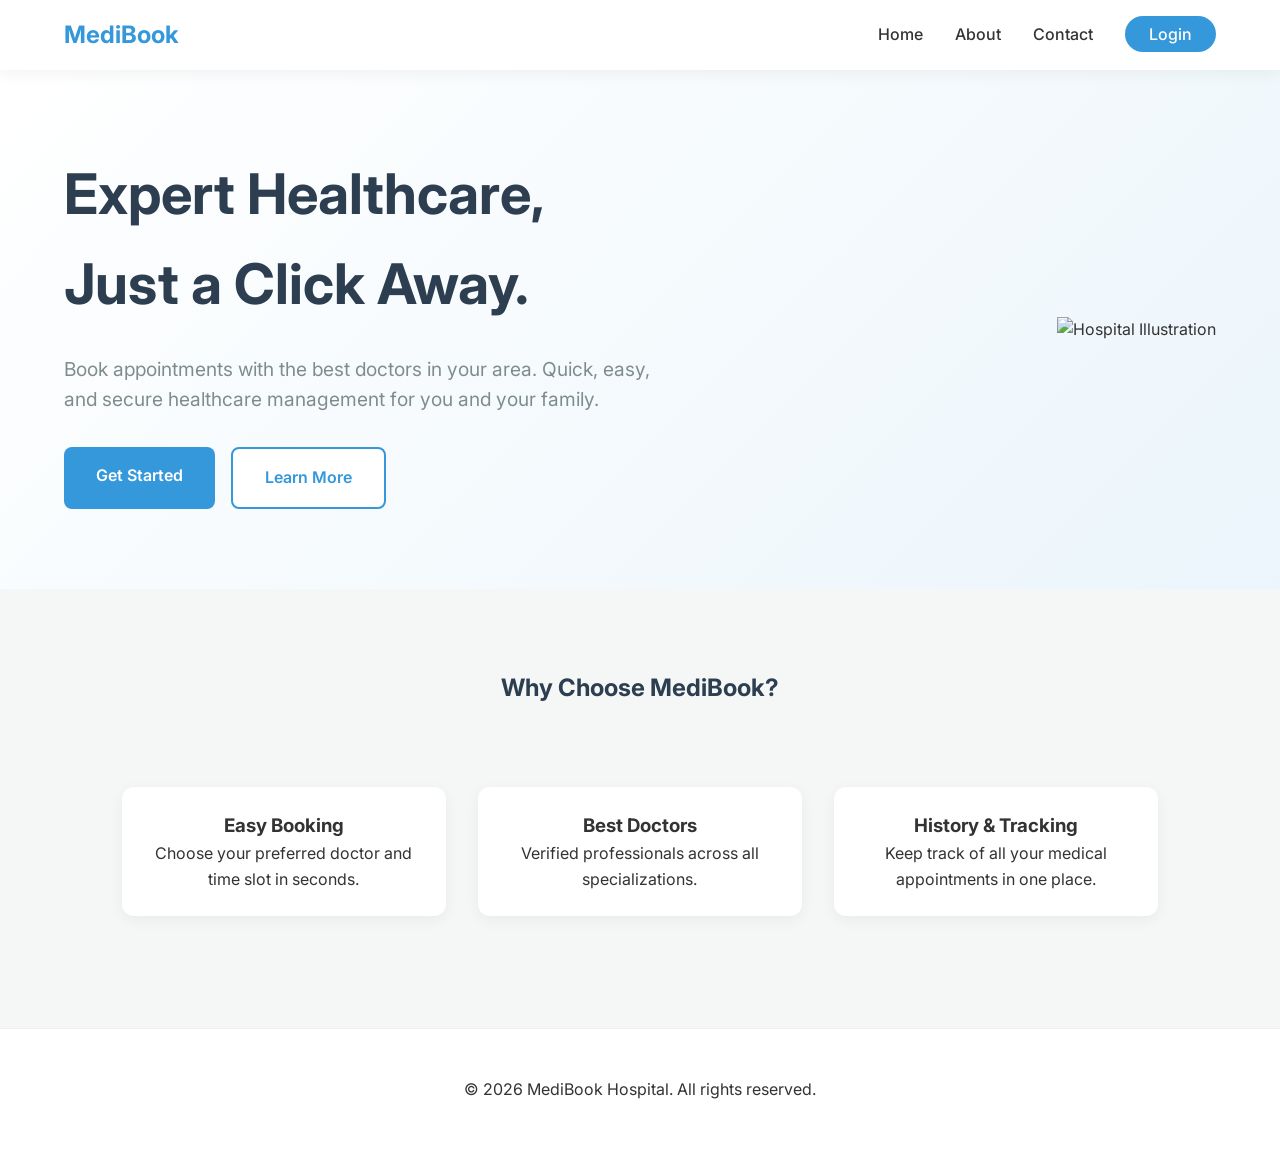
==== templates/index.html @ 27b3cee6 "project upload" ====
<!DOCTYPE html>
<html lang="en">
<head>
    <meta charset="UTF-8">
    <meta name="viewport" content="width=device-width, initial-scale=1.0">
    <title>MediBook - Hospital Appointment System</title>
    <link rel="stylesheet" href="/static/css/style.css">
    <link href="https://fonts.googleapis.com/css2?family=Inter:wght@400;500;600;700&display=swap" rel="stylesheet">
</head>
<body>
    <nav>
        <a href="/" class="logo">MediBook</a>
        <ul class="nav-links">
            <li><a href="/">Home</a></li>
            <li><a href="/about">About</a></li>
            <li><a href="/contact">Contact</a></li>
            <li><a href="/login" class="btn-login">Login</a></li>
        </ul>
    </nav>

    <header class="hero">
        <div class="hero-content">
            <h1>Expert Healthcare, <br>Just a Click Away.</h1>
            <p>Book appointments with the best doctors in your area. Quick, easy, and secure healthcare management for you and your family.</p>
            <div style="display: flex; gap: 1rem;">
                <a href="/register" class="btn-primary" style="text-decoration: none; text-align: center; width: auto; padding: 1rem 2rem;">Get Started</a>
                <a href="/about" class="btn-primary" style="background: white; color: var(--secondary-color); border: 2px solid var(--secondary-color); text-decoration: none; text-align: center; width: auto; padding: 1rem 2rem;">Learn More</a>
            </div>
        </div>
        <div class="hero-image">
            <img src="https://img.freepik.com/free-vector/doctors-concept-illustration_114360-1515.jpg" alt="Hospital Illustration" style="max-width: 500px;">
        </div>
    </header>

    <section style="padding: 5rem 5%; text-align: center;">
        <h2 style="margin-bottom: 3rem; color: var(--primary-color);">Why Choose MediBook?</h2>
        <div class="dashboard-grid">
            <div class="card">
                <h3>Easy Booking</h3>
                <p>Choose your preferred doctor and time slot in seconds.</p>
            </div>
            <div class="card">
                <h3>Best Doctors</h3>
                <p>Verified professionals across all specializations.</p>
            </div>
            <div class="card">
                <h3>History & Tracking</h3>
                <p>Keep track of all your medical appointments in one place.</p>
            </div>
        </div>
    </section>

    <footer>
        <p>&copy; 2026 MediBook Hospital. All rights reserved.</p>
    </footer>
</body>
</html>
---- static/css/style.css ----
:root {
    --primary-color: #2c3e50;
    --secondary-color: #3498db;
    --accent-color: #2980b9;
    --bg-light: #f4f7f6;
    --white: #ffffff;
    --text-dark: #333333;
    --text-muted: #7f8c8d;
    --shadow-soft: 0 4px 15px rgba(0, 0, 0, 0.05);
    --border-radius: 12px;
    --pastel-blue: #ebf5fb;
    --pastel-green: #eafaf1;
}

* {
    margin: 0;
    padding: 0;
    box-sizing: border-box;
    font-family: 'Inter', -apple-system, sans-serif;
}

body {
    background-color: var(--bg-light);
    color: var(--text-dark);
    line-height: 1.6;
}

/* Navbar */
nav {
    background: var(--white);
    padding: 1rem 5%;
    display: flex;
    justify-content: space-between;
    align-items: center;
    box-shadow: var(--shadow-soft);
    position: sticky;
    top: 0;
    z-index: 1000;
}

.logo {
    font-size: 1.5rem;
    font-weight: 700;
    color: var(--secondary-color);
    text-decoration: none;
}

.nav-links {
    display: flex;
    list-style: none;
    gap: 2rem;
}

.nav-links a {
    text-decoration: none;
    color: var(--text-dark);
    font-weight: 500;
    transition: color 0.3s;
}

.nav-links a:hover {
    color: var(--secondary-color);
}

.btn-login {
    background: var(--secondary-color);
    color: var(--white) !important;
    padding: 0.5rem 1.5rem;
    border-radius: 25px;
}

/* Hero Section */
.hero {
    padding: 5rem 5%;
    display: flex;
    align-items: center;
    justify-content: space-between;
    background: linear-gradient(135deg, #ffffff 0%, #ebf5fb 100%);
}

.hero-content {
    max-width: 600px;
}

.hero h1 {
    font-size: 3.5rem;
    color: var(--primary-color);
    margin-bottom: 1.5rem;
}

.hero p {
    font-size: 1.2rem;
    color: var(--text-muted);
    margin-bottom: 2rem;
}

/* Forms */
.form-container {
    background: var(--white);
    padding: 2.5rem;
    border-radius: var(--border-radius);
    box-shadow: var(--shadow-soft);
    width: 100%;
    max-width: 500px;
    margin: 4rem auto;
}

.form-title {
    text-align: center;
    margin-bottom: 2rem;
    color: var(--primary-color);
}

.form-group {
    margin-bottom: 1.5rem;
}

.form-group label {
    display: block;
    margin-bottom: 0.5rem;
    font-weight: 500;
}

.form-group input, .form-group select {
    width: 100%;
    padding: 0.8rem;
    border: 1px solid #ddd;
    border-radius: 8px;
    outline: none;
    transition: border-color 0.3s;
}

.form-group input:focus {
    border-color: var(--secondary-color);
}

.btn-primary {
    background: var(--secondary-color);
    color: var(--white);
    border: none;
    padding: 1rem;
    width: 100%;
    border-radius: 8px;
    font-size: 1rem;
    font-weight: 600;
    cursor: pointer;
    transition: background 0.3s;
}

.btn-primary:hover {
    background: var(--accent-color);
}

/* Registration Toggle */
.role-toggle {
    display: flex;
    gap: 1rem;
    margin-bottom: 2rem;
}

.role-btn {
    flex: 1;
    padding: 0.8rem;
    border: 1px solid #ddd;
    background: none;
    border-radius: 8px;
    cursor: pointer;
    font-weight: 600;
}

.role-btn.active {
    background: var(--secondary-color);
    color: var(--white);
    border-color: var(--secondary-color);
}

/* Footer */
footer {
    padding: 3rem 5%;
    background: var(--white);
    text-align: center;
    border-top: 1px solid #eee;
}

/* Dashboard Cards */
.dashboard-grid {
    display: grid;
    grid-template-columns: repeat(auto-fill, minmax(300px, 1fr));
    gap: 2rem;
    padding: 2rem 5%;
}

.card {
    background: var(--white);
    padding: 1.5rem;
    border-radius: var(--border-radius);
    box-shadow: var(--shadow-soft);
    transition: transform 0.3s;
}

.card:hover {
    transform: translateY(-5px);
}

/* Bubbles / Chips */
.bubble-grid {
    display: flex;
    flex-wrap: wrap;
    gap: 0.8rem;
    margin: 1rem 0;
}

.bubble {
    padding: 0.6rem 1.2rem;
    background: var(--white);
    border: 2px solid var(--secondary-color);
    color: var(--secondary-color);
    border-radius: 25px;
    cursor: pointer;
    font-weight: 600;
    font-size: 0.9rem;
    transition: all 0.3s;
}

.bubble:hover, .bubble.selected {
    background: var(--secondary-color);
    color: var(--white);
}

.bubble.disabled {
    border-color: #ddd;
    color: #999;
    cursor: not-allowed;
    background: #f9f9f9;
}

/* Success Modal */
#successModal {
    display: none;
    position: fixed;
    top: 0; left: 0;
    width: 100%; height: 100%;
    background: rgba(0,0,0,0.5);
    z-index: 3000;
    justify-content: center;
    align-items: center;
}

.modal-content {
    background: var(--white);
    padding: 3rem;
    border-radius: 20px;
    text-align: center;
    max-width: 400px;
    box-shadow: var(--shadow-soft);
}

.success-icon {
    font-size: 4rem;
    color: #27ae60;
    margin-bottom: 1.5rem;
}

/* Patient Profile Bar */
.patient-profile-bar {
    background: var(--white);
    padding: 1.5rem 2rem;
    border-radius: var(--border-radius);
    box-shadow: var(--shadow-soft);
    display: flex;
    align-items: center;
    gap: 2rem;
    margin-bottom: 2rem;
    position: sticky;
    top: 0;
    z-index: 100;
}

.patient-avatar {
    width: 90px;
    height: 90px;
    border-radius: 50%;
    object-fit: cover;
    border: 4px solid var(--pastel-blue);
}

.welcome-info h2 {
    margin: 0;
    font-size: 1.8rem;
    color: var(--secondary-color);
}

.welcome-info p {
    margin: 0.2rem 0;
    color: var(--text-muted);
    font-weight: 500;
}

.start-booking-btn {
    margin-top: 1rem;
    padding: 1rem 2.5rem;
    font-size: 1.1rem;
    border-radius: 30px;
    animation: pulse 2s infinite;
}

@keyframes pulse {
    0% { transform: scale(1); box-shadow: 0 0 0 0 rgba(52, 152, 219, 0.4); }
    70% { transform: scale(1.05); box-shadow: 0 0 0 10px rgba(52, 152, 219, 0); }
    100% { transform: scale(1); box-shadow: 0 0 0 0 rgba(52, 152, 219, 0); }
}
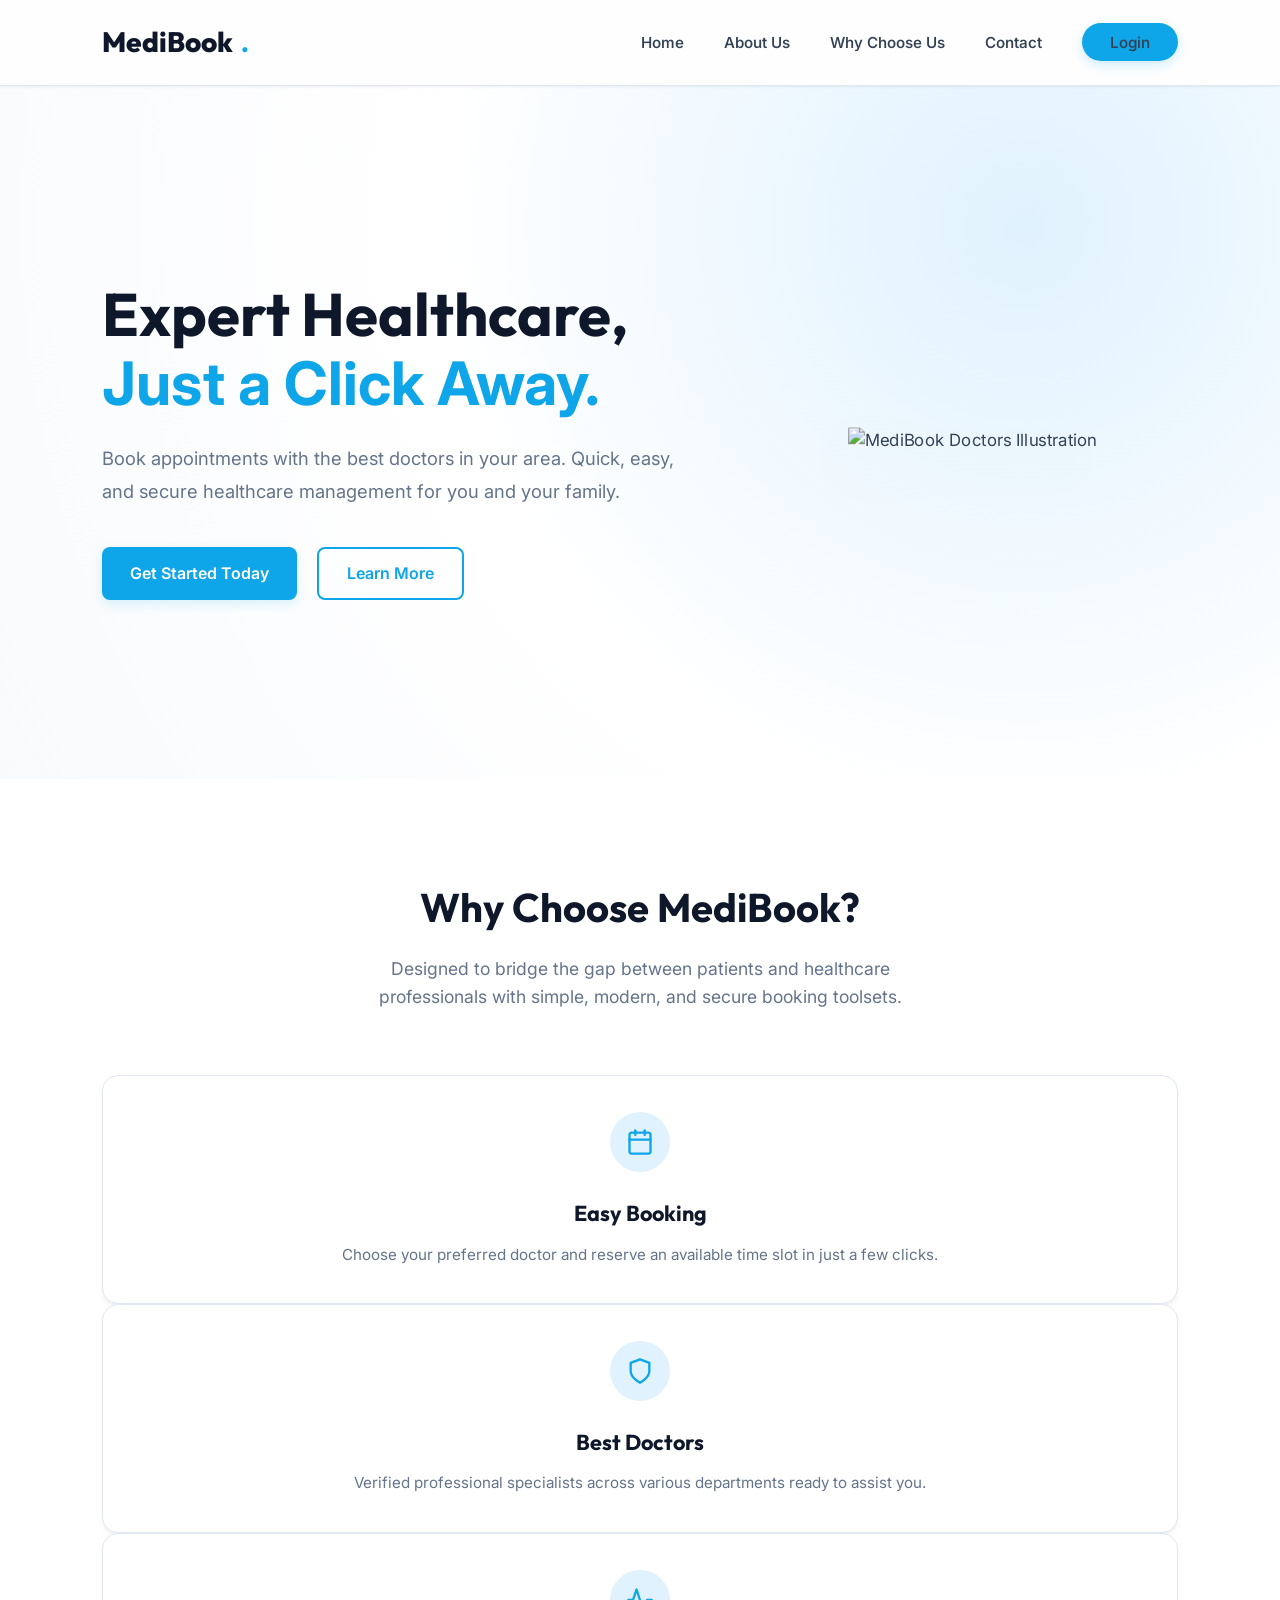
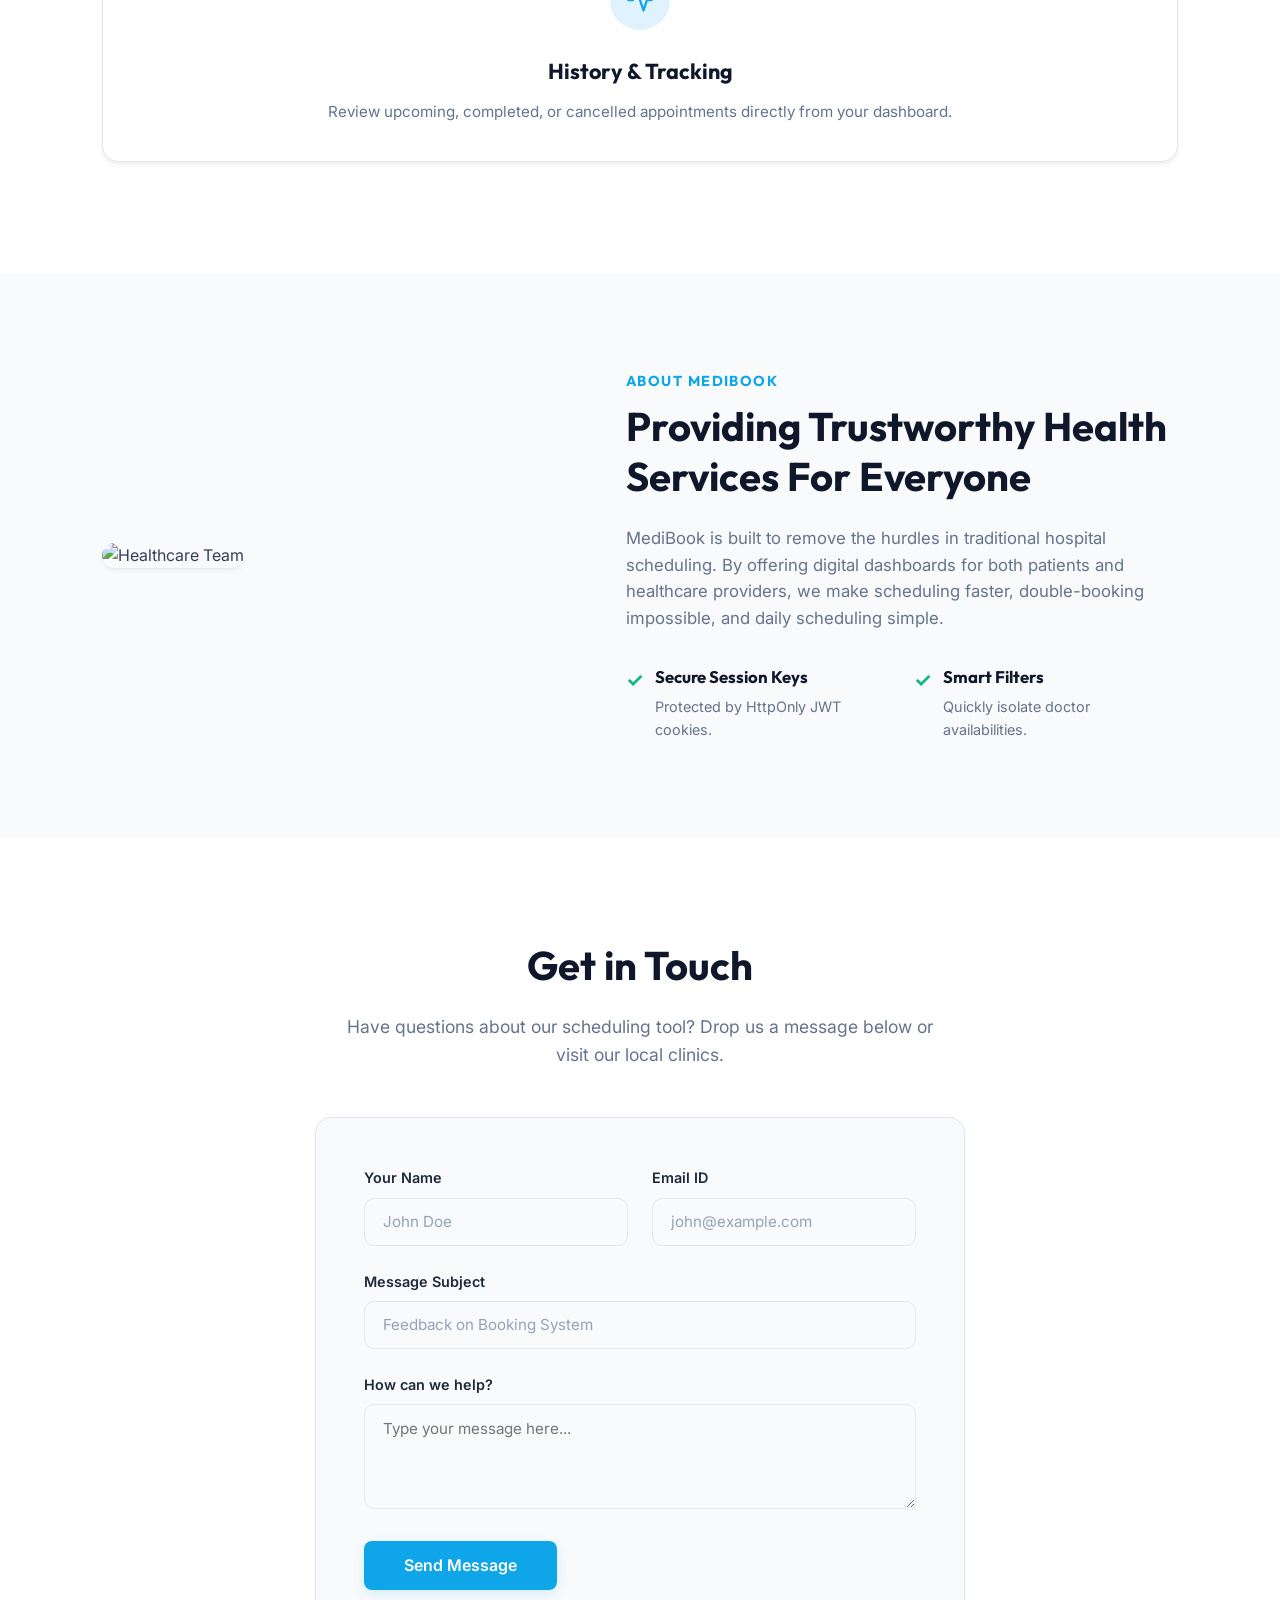
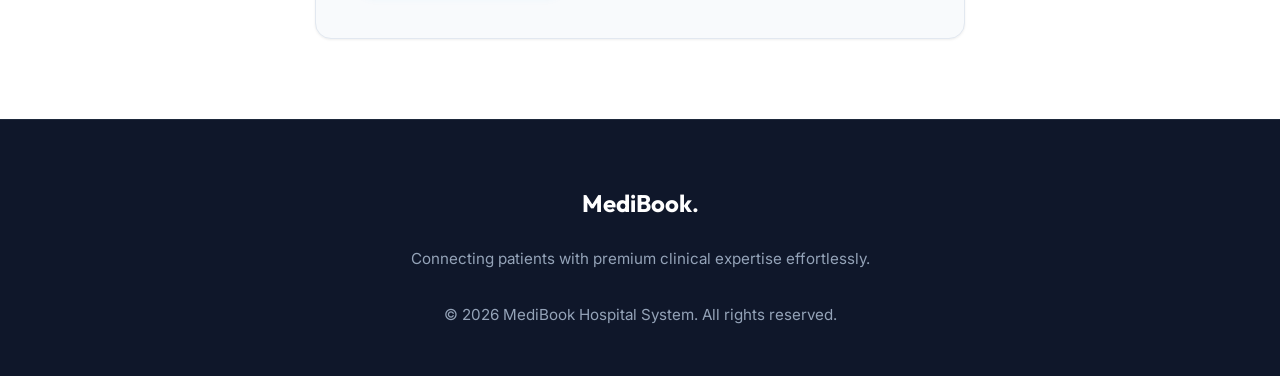
==== commit a6cd58fe: "updated frontend and overall workflow" ====
--- a/templates/index.html
+++ b/templates/index.html
@@ -5,53 +5,151 @@
     <meta name="viewport" content="width=device-width, initial-scale=1.0">
     <title>MediBook - Hospital Appointment System</title>
     <link rel="stylesheet" href="/static/css/style.css">
-    <link href="https://fonts.googleapis.com/css2?family=Inter:wght@400;500;600;700&display=swap" rel="stylesheet">
 </head>
 <body>
     <nav>
-        <a href="/" class="logo">MediBook</a>
-        <ul class="nav-links">
-            <li><a href="/">Home</a></li>
-            <li><a href="/about">About</a></li>
-            <li><a href="/contact">Contact</a></li>
+        <a href="/" class="logo">MediBook<span>.</span></a>
+        
+        <!-- Mobile hamburger toggle button -->
+        <button class="mobile-nav-toggle" onclick="toggleMobileNav()">☰</button>
+
+        <ul class="nav-links" id="navLinks">
+            <li><a href="#">Home</a></li>
+            <li><a href="#about">About Us</a></li>
+            <li><a href="#features">Why Choose Us</a></li>
+            <li><a href="#contact">Contact</a></li>
             <li><a href="/login" class="btn-login">Login</a></li>
         </ul>
     </nav>
 
-    <header class="hero">
+    <!-- Main Hero -->
+    <header class="hero animated">
         <div class="hero-content">
-            <h1>Expert Healthcare, <br>Just a Click Away.</h1>
-            <p>Book appointments with the best doctors in your area. Quick, easy, and secure healthcare management for you and your family.</p>
-            <div style="display: flex; gap: 1rem;">
-                <a href="/register" class="btn-primary" style="text-decoration: none; text-align: center; width: auto; padding: 1rem 2rem;">Get Started</a>
-                <a href="/about" class="btn-primary" style="background: white; color: var(--secondary-color); border: 2px solid var(--secondary-color); text-decoration: none; text-align: center; width: auto; padding: 1rem 2rem;">Learn More</a>
+            <h1 class="animated">Expert Healthcare, <br><span>Just a Click Away.</span></h1>
+            <p class="animated">Book appointments with the best doctors in your area. Quick, easy, and secure healthcare management for you and your family.</p>
+            <div style="display: flex; gap: 1.25rem; flex-wrap: wrap;" class="animated">
+                <a href="/register" class="btn-primary">Get Started Today</a>
+                <a href="#about" class="btn-outline">Learn More</a>
             </div>
         </div>
         <div class="hero-image">
-            <img src="https://img.freepik.com/free-vector/doctors-concept-illustration_114360-1515.jpg" alt="Hospital Illustration" style="max-width: 500px;">
+            <img src="https://img.freepik.com/free-vector/doctors-concept-illustration_114360-1515.jpg" alt="MediBook Doctors Illustration">
         </div>
     </header>
 
-    <section style="padding: 5rem 5%; text-align: center;">
-        <h2 style="margin-bottom: 3rem; color: var(--primary-color);">Why Choose MediBook?</h2>
-        <div class="dashboard-grid">
+    <!-- Why Choose Us -->
+    <section id="features" style="padding: 6rem 8% 5rem; text-align: center; background-color: var(--bg-card);" class="animated">
+        <h2 style="margin-bottom: 1rem; font-size: 2.5rem;">Why Choose MediBook?</h2>
+        <p style="color: var(--text-muted); max-width: 600px; margin: 0 auto 4rem; font-size: 1.1rem;">
+            Designed to bridge the gap between patients and healthcare professionals with simple, modern, and secure booking toolsets.
+        </p>
+        
+        <div class="dashboard-grid" style="padding: 0; margin-bottom: 2rem;">
             <div class="card">
-                <h3>Easy Booking</h3>
-                <p>Choose your preferred doctor and time slot in seconds.</p>
+                <!-- Easy Booking Icon (Calendar) -->
+                <div style="background-color: var(--pastel-blue); width: 60px; height: 60px; border-radius: 50%; display: flex; align-items: center; justify-content: center; margin: 0 auto 1.5rem;">
+                    <svg xmlns="http://www.w3.org/2000/svg" width="28" height="28" viewBox="0 0 24 24" fill="none" stroke="var(--secondary)" stroke-width="2" stroke-linecap="round" stroke-linejoin="round"><rect x="3" y="4" width="18" height="18" rx="2" ry="2"></rect><line x1="16" y1="2" x2="16" y2="6"></line><line x1="8" y1="2" x2="8" y2="6"></line><line x1="3" y1="10" x2="21" y2="10"></line></svg>
+                </div>
+                <h3 style="margin-bottom: 0.75rem; font-size: 1.35rem;">Easy Booking</h3>
+                <p style="color: var(--text-muted); font-size: 0.95rem;">Choose your preferred doctor and reserve an available time slot in just a few clicks.</p>
             </div>
+            
             <div class="card">
-                <h3>Best Doctors</h3>
-                <p>Verified professionals across all specializations.</p>
+                <!-- Best Doctors Icon (User Shield) -->
+                <div style="background-color: var(--pastel-blue); width: 60px; height: 60px; border-radius: 50%; display: flex; align-items: center; justify-content: center; margin: 0 auto 1.5rem;">
+                    <svg xmlns="http://www.w3.org/2000/svg" width="28" height="28" viewBox="0 0 24 24" fill="none" stroke="var(--secondary)" stroke-width="2" stroke-linecap="round" stroke-linejoin="round"><path d="M12 22s8-4 8-10V5l-8-3-8 3v7c0 6 8 10 8 10z"></path></svg>
+                </div>
+                <h3 style="margin-bottom: 0.75rem; font-size: 1.35rem;">Best Doctors</h3>
+                <p style="color: var(--text-muted); font-size: 0.95rem;">Verified professional specialists across various departments ready to assist you.</p>
             </div>
+            
             <div class="card">
-                <h3>History & Tracking</h3>
-                <p>Keep track of all your medical appointments in one place.</p>
+                <!-- History Icon (Activity) -->
+                <div style="background-color: var(--pastel-blue); width: 60px; height: 60px; border-radius: 50%; display: flex; align-items: center; justify-content: center; margin: 0 auto 1.5rem;">
+                    <svg xmlns="http://www.w3.org/2000/svg" width="28" height="28" viewBox="0 0 24 24" fill="none" stroke="var(--secondary)" stroke-width="2" stroke-linecap="round" stroke-linejoin="round"><polyline points="22 12 18 12 15 21 9 3 6 12 2 12"></polyline></svg>
+                </div>
+                <h3 style="margin-bottom: 0.75rem; font-size: 1.35rem;">History & Tracking</h3>
+                <p style="color: var(--text-muted); font-size: 0.95rem;">Review upcoming, completed, or cancelled appointments directly from your dashboard.</p>
             </div>
         </div>
     </section>
 
+    <!-- About Section -->
+    <section id="about" style="padding: 6rem 8%; background-color: var(--bg-light);" class="animated">
+        <div style="display: flex; gap: 4rem; align-items: center; flex-wrap: wrap;">
+            <div style="flex: 1; min-width: 300px;">
+                <img src="https://img.freepik.com/free-vector/health-professional-team-concept-illustration_114360-1608.jpg" alt="Healthcare Team" style="width: 100%; border-radius: var(--border-radius); box-shadow: var(--shadow-md);">
+            </div>
+            <div style="flex: 1.2; min-width: 300px;">
+                <h4 style="color: var(--secondary); text-transform: uppercase; font-size: 0.9rem; letter-spacing: 0.1em; margin-bottom: 0.5rem; font-weight: 700;">About MediBook</h4>
+                <h2 style="font-size: 2.5rem; margin-bottom: 1.5rem; line-height: 1.25;">Providing Trustworthy Health Services For Everyone</h2>
+                <p style="color: var(--text-muted); margin-bottom: 1.5rem; font-size: 1.05rem;">
+                    MediBook is built to remove the hurdles in traditional hospital scheduling. By offering digital dashboards for both patients and healthcare providers, we make scheduling faster, double-booking impossible, and daily scheduling simple.
+                </p>
+                <div style="display: grid; grid-template-columns: 1fr 1fr; gap: 1.5rem; margin-top: 2rem;">
+                    <div style="display: flex; gap: 0.75rem; align-items: flex-start;">
+                        <span style="color: var(--success); font-size: 1.25rem; font-weight: bold;">✓</span>
+                        <div>
+                            <h5 style="font-size: 1.05rem; margin-bottom: 0.25rem;">Secure Session Keys</h5>
+                            <p style="font-size: 0.9rem; color: var(--text-muted);">Protected by HttpOnly JWT cookies.</p>
+                        </div>
+                    </div>
+                    <div style="display: flex; gap: 0.75rem; align-items: flex-start;">
+                        <span style="color: var(--success); font-size: 1.25rem; font-weight: bold;">✓</span>
+                        <div>
+                            <h5 style="font-size: 1.05rem; margin-bottom: 0.25rem;">Smart Filters</h5>
+                            <p style="font-size: 0.9rem; color: var(--text-muted);">Quickly isolate doctor availabilities.</p>
+                        </div>
+                    </div>
+                </div>
+            </div>
+        </div>
+    </section>
+
+    <!-- Contact Section -->
+    <section id="contact" style="padding: 6rem 8% 5rem; text-align: center; background-color: var(--bg-card);" class="animated">
+        <h2 style="margin-bottom: 1rem; font-size: 2.5rem;">Get in Touch</h2>
+        <p style="color: var(--text-muted); max-width: 600px; margin: 0 auto 3rem; font-size: 1.1rem;">
+            Have questions about our scheduling tool? Drop us a message below or visit our local clinics.
+        </p>
+        
+        <div style="max-width: 650px; margin: 0 auto; background: var(--bg-light); padding: 3rem; border-radius: var(--border-radius); border: 1px solid var(--border-color); text-align: left; box-shadow: var(--shadow-sm);">
+            <form onsubmit="event.preventDefault(); alert('Message sent successfully!'); this.reset();">
+                <div style="display: grid; grid-template-columns: 1fr 1fr; gap: 1.5rem; margin-bottom: 1.5rem;">
+                    <div class="form-group" style="margin-bottom: 0;">
+                        <label>Your Name</label>
+                        <input type="text" required placeholder="John Doe">
+                    </div>
+                    <div class="form-group" style="margin-bottom: 0;">
+                        <label>Email ID</label>
+                        <input type="email" required placeholder="john@example.com">
+                    </div>
+                </div>
+                <div class="form-group">
+                    <label>Message Subject</label>
+                    <input type="text" required placeholder="Feedback on Booking System">
+                </div>
+                <div class="form-group">
+                    <label>How can we help?</label>
+                    <textarea rows="4" required style="width: 100%; border: 1.5px solid var(--border-color); border-radius: 10px; padding: 0.85rem 1.15rem; background-color: var(--bg-light); resize: vertical;" placeholder="Type your message here..."></textarea>
+                </div>
+                <button type="submit" class="btn-primary" style="width: auto; padding: 0.9rem 2.5rem;">Send Message</button>
+            </form>
+        </div>
+    </section>
+
+    <!-- Footer -->
     <footer>
-        <p>&copy; 2026 MediBook Hospital. All rights reserved.</p>
+        <h3 style="color: #fff; font-size: 1.5rem; margin-bottom: 1.5rem; font-family: var(--font-title);">MediBook<span>.</span></h3>
+        <p style="margin-bottom: 2rem;">Connecting patients with premium clinical expertise effortlessly.</p>
+        <p>&copy; 2026 MediBook Hospital System. All rights reserved.</p>
     </footer>
+
+    <script>
+        function toggleMobileNav() {
+            const nav = document.getElementById('navLinks');
+            nav.style.display = nav.style.display === 'flex' ? 'none' : 'flex';
+        }
+    </script>
 </body>
 </html>
--- a/static/css/style.css
+++ b/static/css/style.css
@@ -1,311 +1,984 @@
+@import url('https://fonts.googleapis.com/css2?family=Inter:wght@300;400;500;600;700&family=Outfit:wght@400;500;600;700;800&display=swap');
+
 :root {
-    --primary-color: #2c3e50;
-    --secondary-color: #3498db;
-    --accent-color: #2980b9;
-    --bg-light: #f4f7f6;
-    --white: #ffffff;
-    --text-dark: #333333;
-    --text-muted: #7f8c8d;
-    --shadow-soft: 0 4px 15px rgba(0, 0, 0, 0.05);
-    --border-radius: 12px;
-    --pastel-blue: #ebf5fb;
-    --pastel-green: #eafaf1;
-}
-
+    /* Color Palette */
+    --primary: #0f172a;        /* Deep Slate */
+    --primary-light: #1e293b;  /* Lighter Slate */
+    --secondary: #0ea5e9;      /* Medical Sky Blue */
+    --secondary-hover: #0284c7;
+    --accent: #0d9488;         /* Teal Accent */
+    --accent-hover: #0f766e;
+    --bg-light: #f8fafc;       /* Slate 50 background */
+    --bg-card: #ffffff;
+    --text-main: #334155;      /* Slate 700 main body */
+    --text-muted: #64748b;     /* Slate 500 details */
+    --text-light: #94a3b8;     /* Slate 400 */
+    --border-color: #e2e8f0;   /* Slate 200 thin borders */
+    --focus-ring: rgba(14, 165, 233, 0.25);
+    
+    /* Semantic Colors */
+    --success: #10b981;        /* Emerald 500 */
+    --success-bg: #d1fae5;
+    --danger: #ef4444;         /* Red 500 */
+    --danger-bg: #fee2e2;
+    --warning: #f59e0b;
+    --warning-bg: #fef3c7;
+    --pastel-blue: #e0f2fe;    /* Sky 100 */
+    
+    /* Layout & Shadows */
+    --border-radius-sm: 8px;
+    --border-radius: 16px;
+    --border-radius-lg: 24px;
+    
+    --shadow-sm: 0 1px 3px rgba(0,0,0,0.05), 0 1px 2px rgba(0,0,0,0.02);
+    --shadow-md: 0 4px 6px -1px rgba(15, 23, 42, 0.05), 0 2px 4px -2px rgba(15, 23, 42, 0.05);
+    --shadow-lg: 0 10px 25px -3px rgba(15, 23, 42, 0.08), 0 4px 12px -4px rgba(15, 23, 42, 0.08);
+    --shadow-xl: 0 20px 40px -5px rgba(15, 23, 42, 0.12), 0 8px 20px -6px rgba(15, 23, 42, 0.12);
+    
+    --font-sans: 'Inter', -apple-system, BlinkMacSystemFont, "Segoe UI", Roboto, sans-serif;
+    --font-title: 'Outfit', var(--font-sans);
+    
+    --transition: all 0.3s cubic-bezier(0.4, 0, 0.2, 1);
+}
+
+/* Base resets & styles */
 * {
     margin: 0;
     padding: 0;
     box-sizing: border-box;
-    font-family: 'Inter', -apple-system, sans-serif;
+    font-family: var(--font-sans);
 }
 
 body {
     background-color: var(--bg-light);
-    color: var(--text-dark);
+    color: var(--text-main);
     line-height: 1.6;
-}
-
-/* Navbar */
+    overflow-x: hidden;
+    -webkit-font-smoothing: antialiased;
+}
+
+h1, h2, h3, h4, h5, h6 {
+    font-family: var(--font-title);
+    color: var(--primary);
+    font-weight: 700;
+}
+
+/* Animations */
+@keyframes fadeIn {
+    from { opacity: 0; transform: translateY(12px); }
+    to { opacity: 1; transform: translateY(0); }
+}
+
+@keyframes slideInLeft {
+    from { transform: translateX(-100%); }
+    to { transform: translateX(0); }
+}
+
+@keyframes pulseEffect {
+    0% { transform: scale(1); box-shadow: 0 0 0 0 rgba(14, 165, 233, 0.4); }
+    70% { transform: scale(1.03); box-shadow: 0 0 0 12px rgba(14, 165, 233, 0); }
+    100% { transform: scale(1); box-shadow: 0 0 0 0 rgba(14, 165, 233, 0); }
+}
+
+@keyframes successBounce {
+    0% { transform: scale(0.3); opacity: 0; }
+    50% { transform: scale(1.1); }
+    70% { transform: scale(0.9); }
+    100% { transform: scale(1); opacity: 1; }
+}
+
+/* Utility classes */
+.animated {
+    animation: fadeIn 0.6s cubic-bezier(0.16, 1, 0.3, 1) forwards;
+}
+
+/* Navbar redone */
 nav {
-    background: var(--white);
-    padding: 1rem 5%;
+    background: rgba(255, 255, 255, 0.8);
+    backdrop-filter: blur(12px);
+    border-bottom: 1px solid var(--border-color);
+    padding: 1.25rem 8%;
     display: flex;
     justify-content: space-between;
     align-items: center;
-    box-shadow: var(--shadow-soft);
     position: sticky;
     top: 0;
     z-index: 1000;
+    box-shadow: var(--shadow-sm);
+    transition: var(--transition);
 }
 
 .logo {
-    font-size: 1.5rem;
-    font-weight: 700;
-    color: var(--secondary-color);
+    font-family: var(--font-title);
+    font-size: 1.75rem;
+    font-weight: 800;
+    color: var(--primary);
     text-decoration: none;
+    display: flex;
+    align-items: center;
+    gap: 0.5rem;
+}
+
+.logo span {
+    color: var(--secondary);
 }
 
 .nav-links {
     display: flex;
     list-style: none;
-    gap: 2rem;
+    gap: 2.5rem;
+    align-items: center;
 }
 
 .nav-links a {
     text-decoration: none;
-    color: var(--text-dark);
-    font-weight: 500;
-    transition: color 0.3s;
+    color: var(--text-main);
+    font-weight: 550;
+    font-size: 0.95rem;
+    transition: var(--transition);
+    position: relative;
+    padding: 0.25rem 0;
+}
+
+.nav-links a::after {
+    content: '';
+    position: absolute;
+    bottom: 0;
+    left: 0;
+    width: 0;
+    height: 2px;
+    background-color: var(--secondary);
+    transition: var(--transition);
 }
 
 .nav-links a:hover {
-    color: var(--secondary-color);
+    color: var(--secondary);
+}
+
+.nav-links a:hover::after {
+    width: 100%;
 }
 
 .btn-login {
-    background: var(--secondary-color);
+    background: var(--secondary);
     color: var(--white) !important;
-    padding: 0.5rem 1.5rem;
-    border-radius: 25px;
+    padding: 0.6rem 1.75rem !important;
+    border-radius: 50px;
+    box-shadow: 0 4px 12px rgba(14, 165, 233, 0.2);
+}
+
+.btn-login::after {
+    display: none !important;
+}
+
+.btn-login:hover {
+    background: var(--secondary-hover);
+    transform: translateY(-2px);
+    box-shadow: 0 6px 16px rgba(14, 165, 233, 0.3);
+}
+
+/* Mobile Toggle Hamburger */
+.mobile-nav-toggle {
+    display: none;
+    background: none;
+    border: none;
+    cursor: pointer;
+    font-size: 1.5rem;
+    color: var(--primary);
 }
 
 /* Hero Section */
 .hero {
-    padding: 5rem 5%;
+    padding: 7rem 8% 6rem;
     display: flex;
     align-items: center;
     justify-content: space-between;
-    background: linear-gradient(135deg, #ffffff 0%, #ebf5fb 100%);
+    background: radial-gradient(circle at 80% 20%, #e0f2fe 0%, #ffffff 50%, #f8fafc 100%);
+    min-height: calc(85vh - 72px);
+    gap: 4rem;
 }
 
 .hero-content {
     max-width: 600px;
+    animation: fadeIn 0.8s cubic-bezier(0.16, 1, 0.3, 1);
 }
 
 .hero h1 {
-    font-size: 3.5rem;
-    color: var(--primary-color);
+    font-size: 3.75rem;
+    line-height: 1.15;
+    color: var(--primary);
     margin-bottom: 1.5rem;
 }
 
+.hero h1 span {
+    color: var(--secondary);
+}
+
 .hero p {
-    font-size: 1.2rem;
+    font-size: 1.15rem;
     color: var(--text-muted);
-    margin-bottom: 2rem;
-}
-
-/* Forms */
+    margin-bottom: 2.5rem;
+    line-height: 1.75;
+}
+
+.hero-image {
+    flex: 1;
+    display: flex;
+    justify-content: center;
+    align-items: center;
+    position: relative;
+    animation: fadeIn 1s cubic-bezier(0.16, 1, 0.3, 1) 0.2s both;
+}
+
+.hero-image img {
+    max-width: 100%;
+    height: auto;
+    filter: drop-shadow(0 20px 30px rgba(15, 23, 42, 0.08));
+    transform: scale(1.05);
+}
+
+/* Cards & Layout */
+.card {
+    background: var(--bg-card);
+    padding: 2.25rem;
+    border-radius: var(--border-radius);
+    box-shadow: var(--shadow-md);
+    border: 1px solid var(--border-color);
+    transition: var(--transition);
+}
+
+.card:hover {
+    transform: translateY(-6px);
+    box-shadow: var(--shadow-lg);
+    border-color: rgba(14, 165, 233, 0.2);
+}
+
+/* Buttons */
+.btn-primary {
+    background: var(--secondary);
+    color: #fff;
+    border: none;
+    padding: 0.85rem 1.75rem;
+    border-radius: var(--border-radius-sm);
+    font-size: 1rem;
+    font-weight: 600;
+    cursor: pointer;
+    transition: var(--transition);
+    display: inline-flex;
+    align-items: center;
+    justify-content: center;
+    gap: 0.5rem;
+    text-decoration: none;
+    box-shadow: 0 4px 12px rgba(14, 165, 233, 0.15);
+}
+
+.btn-primary:hover {
+    background: var(--secondary-hover);
+    transform: translateY(-2px);
+    box-shadow: 0 6px 16px rgba(14, 165, 233, 0.25);
+}
+
+.btn-primary:active {
+    transform: translateY(0);
+}
+
+.btn-primary:focus-visible {
+    outline: 2px solid var(--secondary);
+    outline-offset: 2px;
+}
+
+.btn-outline {
+    background: transparent;
+    color: var(--secondary);
+    border: 2px solid var(--secondary);
+    padding: 0.75rem 1.75rem;
+    border-radius: var(--border-radius-sm);
+    font-size: 1rem;
+    font-weight: 600;
+    cursor: pointer;
+    transition: var(--transition);
+    display: inline-flex;
+    align-items: center;
+    justify-content: center;
+    text-decoration: none;
+}
+
+.btn-outline:hover {
+    background: var(--pastel-blue);
+    transform: translateY(-2px);
+}
+
+/* Forms Redesign */
 .form-container {
-    background: var(--white);
-    padding: 2.5rem;
-    border-radius: var(--border-radius);
-    box-shadow: var(--shadow-soft);
+    background: var(--bg-card);
+    padding: 3rem;
+    border-radius: var(--border-radius-lg);
+    box-shadow: var(--shadow-lg);
+    border: 1px solid var(--border-color);
     width: 100%;
-    max-width: 500px;
+    max-width: 550px;
     margin: 4rem auto;
+    animation: fadeIn 0.6s cubic-bezier(0.16, 1, 0.3, 1);
 }
 
 .form-title {
     text-align: center;
-    margin-bottom: 2rem;
-    color: var(--primary-color);
+    margin-bottom: 2.25rem;
+    font-size: 2.25rem;
+    font-weight: 800;
+    color: var(--primary);
 }
 
 .form-group {
     margin-bottom: 1.5rem;
+    position: relative;
 }
 
 .form-group label {
     display: block;
     margin-bottom: 0.5rem;
-    font-weight: 500;
-}
-
-.form-group input, .form-group select {
+    font-weight: 600;
+    font-size: 0.9rem;
+    color: var(--primary-light);
+}
+
+.form-group input, .form-group select, .form-group textarea {
     width: 100%;
-    padding: 0.8rem;
-    border: 1px solid #ddd;
-    border-radius: 8px;
+    padding: 0.85rem 1.15rem;
+    border: 1.5px solid var(--border-color);
+    border-radius: 10px;
     outline: none;
-    transition: border-color 0.3s;
-}
-
-.form-group input:focus {
-    border-color: var(--secondary-color);
-}
-
-.btn-primary {
-    background: var(--secondary-color);
-    color: var(--white);
-    border: none;
-    padding: 1rem;
-    width: 100%;
-    border-radius: 8px;
-    font-size: 1rem;
-    font-weight: 600;
-    cursor: pointer;
-    transition: background 0.3s;
-}
-
-.btn-primary:hover {
-    background: var(--accent-color);
-}
-
-/* Registration Toggle */
+    font-size: 0.95rem;
+    color: var(--primary);
+    background-color: var(--bg-light);
+    transition: var(--transition);
+}
+
+.form-group input::placeholder {
+    color: var(--text-light);
+}
+
+.form-group input:focus, .form-group select:focus, .form-group textarea:focus {
+    border-color: var(--secondary);
+    background-color: #fff;
+    box-shadow: 0 0 0 4px var(--focus-ring);
+}
+
+/* Segmented Control / Role Toggle */
 .role-toggle {
     display: flex;
-    gap: 1rem;
-    margin-bottom: 2rem;
+    background: var(--bg-light);
+    border: 1px solid var(--border-color);
+    border-radius: 12px;
+    padding: 0.35rem;
+    gap: 0.25rem;
+    margin-bottom: 2.25rem;
 }
 
 .role-btn {
     flex: 1;
-    padding: 0.8rem;
-    border: 1px solid #ddd;
+    padding: 0.75rem;
+    border: none;
     background: none;
-    border-radius: 8px;
+    border-radius: 10px;
     cursor: pointer;
+    font-weight: 700;
+    font-size: 0.95rem;
+    color: var(--text-muted);
+    transition: var(--transition);
+}
+
+.role-btn:hover {
+    color: var(--primary);
+}
+
+.role-btn.active {
+    background: var(--bg-card);
+    color: var(--secondary);
+    box-shadow: var(--shadow-sm);
+}
+
+/* Footer Section */
+footer {
+    padding: 4rem 8% 3rem;
+    background: var(--primary);
+    color: #fff;
+    text-align: center;
+    border-top: 1px solid var(--primary-light);
+}
+
+footer p {
+    color: var(--text-light);
+    font-size: 0.95rem;
+}
+
+/* Dashboard Sidebar & Core Grid */
+.sidebar {
+    width: 280px;
+    background: var(--bg-card);
+    height: 100vh;
+    position: fixed;
+    top: 0;
+    left: 0;
+    padding: 2.5rem 1.75rem;
+    border-right: 1px solid var(--border-color);
+    z-index: 100;
+    display: flex;
+    flex-direction: column;
+}
+
+.sidebar .logo {
+    margin-bottom: 3.5rem;
+}
+
+.sidebar-links {
+    list-style: none;
+    display: flex;
+    flex-direction: column;
+    gap: 0.5rem;
+}
+
+.sidebar-links li {
+    margin: 0;
+}
+
+.sidebar-links a {
+    text-decoration: none;
+    color: var(--text-muted);
     font-weight: 600;
-}
-
-.role-btn.active {
-    background: var(--secondary-color);
-    color: var(--white);
-    border-color: var(--secondary-color);
-}
-
-/* Footer */
-footer {
-    padding: 3rem 5%;
-    background: var(--white);
-    text-align: center;
-    border-top: 1px solid #eee;
-}
-
-/* Dashboard Cards */
-.dashboard-grid {
-    display: grid;
-    grid-template-columns: repeat(auto-fill, minmax(300px, 1fr));
-    gap: 2rem;
-    padding: 2rem 5%;
-}
-
-.card {
-    background: var(--white);
-    padding: 1.5rem;
-    border-radius: var(--border-radius);
-    box-shadow: var(--shadow-soft);
-    transition: transform 0.3s;
-}
-
-.card:hover {
-    transform: translateY(-5px);
-}
-
-/* Bubbles / Chips */
-.bubble-grid {
-    display: flex;
-    flex-wrap: wrap;
-    gap: 0.8rem;
-    margin: 1rem 0;
-}
-
-.bubble {
-    padding: 0.6rem 1.2rem;
-    background: var(--white);
-    border: 2px solid var(--secondary-color);
-    color: var(--secondary-color);
-    border-radius: 25px;
-    cursor: pointer;
-    font-weight: 600;
-    font-size: 0.9rem;
-    transition: all 0.3s;
-}
-
-.bubble:hover, .bubble.selected {
-    background: var(--secondary-color);
-    color: var(--white);
-}
-
-.bubble.disabled {
-    border-color: #ddd;
-    color: #999;
-    cursor: not-allowed;
-    background: #f9f9f9;
-}
-
-/* Success Modal */
-#successModal {
+    display: flex;
+    align-items: center;
+    gap: 1rem;
+    padding: 0.9rem 1.25rem;
+    border-radius: 12px;
+    font-size: 0.95rem;
+    transition: var(--transition);
+}
+
+.sidebar-links a:hover {
+    background: var(--bg-light);
+    color: var(--primary);
+}
+
+.sidebar-links a.active {
+    background: var(--pastel-blue);
+    color: var(--secondary-hover);
+}
+
+.main-content {
+    margin-left: 280px;
+    padding: 3rem 6%;
+    min-height: 100vh;
+}
+
+/* Mobile Sidebar Top Bar */
+.mobile-top-bar {
     display: none;
-    position: fixed;
-    top: 0; left: 0;
-    width: 100%; height: 100%;
-    background: rgba(0,0,0,0.5);
-    z-index: 3000;
-    justify-content: center;
-    align-items: center;
-}
-
-.modal-content {
-    background: var(--white);
-    padding: 3rem;
-    border-radius: 20px;
-    text-align: center;
-    max-width: 400px;
-    box-shadow: var(--shadow-soft);
-}
-
-.success-icon {
-    font-size: 4rem;
-    color: #27ae60;
-    margin-bottom: 1.5rem;
-}
-
-/* Patient Profile Bar */
-.patient-profile-bar {
-    background: var(--white);
-    padding: 1.5rem 2rem;
-    border-radius: var(--border-radius);
-    box-shadow: var(--shadow-soft);
-    display: flex;
-    align-items: center;
-    gap: 2rem;
-    margin-bottom: 2rem;
+    background: var(--bg-card);
+    padding: 1rem 5%;
+    border-bottom: 1px solid var(--border-color);
     position: sticky;
     top: 0;
-    z-index: 100;
-}
-
-.patient-avatar {
+    z-index: 200;
+    justify-content: space-between;
+    align-items: center;
+    box-shadow: var(--shadow-sm);
+}
+
+/* Profile Bar Header Cards */
+.patient-profile-bar, .doctor-profile-bar {
+    background: linear-gradient(135deg, var(--bg-card) 0%, var(--pastel-blue) 100%);
+    padding: 2rem 2.5rem;
+    border-radius: var(--border-radius-lg);
+    box-shadow: var(--shadow-md);
+    border: 1px solid var(--border-color);
+    display: flex;
+    align-items: center;
+    gap: 2.25rem;
+    margin-bottom: 3rem;
+}
+
+.patient-avatar, .doctor-avatar {
+    width: 100px;
+    height: 100px;
+    border-radius: 50%;
+    object-fit: cover;
+    border: 4px solid #fff;
+    box-shadow: var(--shadow-md);
+    background-color: var(--bg-light);
+}
+
+.welcome-info h2 {
+    margin: 0 0 0.25rem;
+    font-size: 2.15rem;
+    font-weight: 800;
+    color: var(--primary);
+}
+
+.welcome-info h2 span {
+    color: var(--secondary-hover);
+}
+
+.welcome-info p {
+    margin: 0;
+    color: var(--text-muted);
+    font-weight: 600;
+    font-size: 1.05rem;
+}
+
+.pulse-booking-container {
+    text-align: center;
+    padding: 4rem 2rem;
+    background: var(--bg-card);
+    border-radius: var(--border-radius-lg);
+    box-shadow: var(--shadow-md);
+    border: 1.5px dashed var(--border-color);
+    margin-bottom: 3rem;
+}
+
+.start-booking-btn {
+    padding: 1.25rem 3rem;
+    font-size: 1.2rem;
+    font-weight: 700;
+    border-radius: 50px;
+    animation: pulseEffect 2.2s infinite;
+}
+
+/* Unified Search & Filters */
+.search-bar {
+    background: var(--bg-card);
+    padding: 1.25rem;
+    border-radius: var(--border-radius);
+    display: grid;
+    grid-template-columns: 1fr auto auto;
+    gap: 1.25rem;
+    margin-bottom: 3rem;
+    box-shadow: var(--shadow-md);
+    border: 1px solid var(--border-color);
+}
+
+.search-bar input, .search-bar select {
+    background-color: var(--bg-light);
+    border: 1px solid var(--border-color);
+    border-radius: var(--border-radius-sm);
+    padding: 0.9rem 1.25rem;
+    outline: none;
+    font-size: 0.95rem;
+    transition: var(--transition);
+}
+
+.search-bar input:focus, .search-bar select:focus {
+    background-color: #fff;
+    border-color: var(--secondary);
+    box-shadow: 0 0 0 3px var(--focus-ring);
+}
+
+/* Doctor Card Listings */
+#doctorsList {
+    display: grid;
+    grid-template-columns: 1fr;
+    gap: 1.5rem;
+}
+
+.doctor-card {
+    display: flex;
+    align-items: center;
+    gap: 2rem;
+    padding: 2rem;
+    background: var(--bg-card);
+    border-radius: var(--border-radius);
+    border: 1px solid var(--border-color);
+    box-shadow: var(--shadow-md);
+    transition: var(--transition);
+}
+
+.doctor-card:hover {
+    transform: translateY(-4px);
+    box-shadow: var(--shadow-lg);
+    border-color: rgba(14, 165, 233, 0.2);
+}
+
+.doctor-img {
     width: 90px;
     height: 90px;
     border-radius: 50%;
     object-fit: cover;
-    border: 4px solid var(--pastel-blue);
-}
-
-.welcome-info h2 {
-    margin: 0;
-    font-size: 1.8rem;
-    color: var(--secondary-color);
-}
-
-.welcome-info p {
-    margin: 0.2rem 0;
+    border: 3.5px solid var(--pastel-blue);
+    box-shadow: var(--shadow-sm);
+    background-color: var(--bg-light);
+}
+
+.doctor-card-info {
+    flex: 1;
+}
+
+.doctor-card-info h4 {
+    font-size: 1.35rem;
+    margin-bottom: 0.25rem;
+    color: var(--primary);
+}
+
+.doctor-badge {
+    display: inline-block;
+    padding: 0.25rem 0.75rem;
+    background-color: var(--pastel-blue);
+    color: var(--secondary-hover);
+    font-weight: 700;
+    font-size: 0.85rem;
+    border-radius: 20px;
+    margin-bottom: 0.5rem;
+}
+
+.doctor-card-info p.details {
+    font-size: 0.95rem;
     color: var(--text-muted);
-    font-weight: 500;
-}
-
-.start-booking-btn {
-    margin-top: 1rem;
-    padding: 1rem 2.5rem;
-    font-size: 1.1rem;
+}
+
+/* Scheduling Bubbles/Chips (Wizard Modal) */
+.bubble-grid {
+    display: grid;
+    grid-template-columns: repeat(auto-fill, minmax(110px, 1fr));
+    gap: 0.75rem;
+    margin: 1rem 0 1.5rem;
+}
+
+.bubble {
+    padding: 0.75rem 1rem;
+    background: var(--bg-light);
+    border: 1.5px solid var(--border-color);
+    color: var(--text-main);
+    border-radius: 12px;
+    cursor: pointer;
+    font-weight: 600;
+    font-size: 0.9rem;
+    text-align: center;
+    transition: var(--transition);
+}
+
+.bubble:hover {
+    border-color: var(--secondary);
+    background-color: #fff;
+    color: var(--secondary);
+    transform: scale(1.02);
+}
+
+.bubble.selected {
+    background: var(--secondary);
+    border-color: var(--secondary);
+    color: #fff;
+    box-shadow: 0 4px 12px rgba(14, 165, 233, 0.25);
+}
+
+.bubble.disabled {
+    border-color: var(--border-color);
+    color: var(--text-light);
+    cursor: not-allowed;
+    background: var(--bg-light);
+    opacity: 0.5;
+}
+
+/* Table Design (Doctor Dash) */
+.appointment-table {
+    width: 100%;
+    border-collapse: collapse;
+    background: var(--bg-card);
+    border-radius: var(--border-radius);
+    overflow: hidden;
+    box-shadow: var(--shadow-md);
+    border: 1px solid var(--border-color);
+}
+
+.appointment-table th, .appointment-table td {
+    padding: 1.15rem 1.5rem;
+    text-align: left;
+    border-bottom: 1px solid var(--border-color);
+    font-size: 0.95rem;
+}
+
+.appointment-table th {
+    background: var(--bg-light);
+    color: var(--primary);
+    font-weight: 700;
+    text-transform: uppercase;
+    font-size: 0.8rem;
+    letter-spacing: 0.05em;
+}
+
+.appointment-table tr:last-child td {
+    border-bottom: none;
+}
+
+.appointment-table tr:hover td {
+    background-color: var(--bg-light);
+}
+
+.status-badge {
+    display: inline-block;
+    padding: 0.35rem 0.85rem;
+    font-size: 0.85rem;
+    font-weight: 700;
     border-radius: 30px;
-    animation: pulse 2s infinite;
-}
-
-@keyframes pulse {
-    0% { transform: scale(1); box-shadow: 0 0 0 0 rgba(52, 152, 219, 0.4); }
-    70% { transform: scale(1.05); box-shadow: 0 0 0 10px rgba(52, 152, 219, 0); }
-    100% { transform: scale(1); box-shadow: 0 0 0 0 rgba(52, 152, 219, 0); }
-}
+    text-transform: capitalize;
+}
+
+.status-scheduled {
+    background-color: var(--success-bg);
+    color: var(--success);
+}
+
+.status-cancelled {
+    background-color: var(--danger-bg);
+    color: var(--danger);
+}
+
+/* Stats Cards (Doctor Overview) */
+.stats-grid {
+    display: grid;
+    grid-template-columns: repeat(3, 1fr);
+    gap: 2rem;
+    margin-bottom: 3rem;
+}
+
+.stat-card {
+    background: var(--bg-card);
+    padding: 2rem;
+    border-radius: var(--border-radius);
+    box-shadow: var(--shadow-md);
+    border: 1px solid var(--border-color);
+    text-align: left;
+    display: flex;
+    flex-direction: column;
+    justify-content: space-between;
+    transition: var(--transition);
+}
+
+.stat-card:hover {
+    transform: translateY(-4px);
+    box-shadow: var(--shadow-lg);
+}
+
+.stat-card h3 {
+    font-size: 2.75rem;
+    font-weight: 800;
+    color: var(--secondary);
+    line-height: 1;
+    margin-bottom: 0.5rem;
+}
+
+.stat-card p {
+    color: var(--text-muted);
+    font-weight: 600;
+    font-size: 1rem;
+}
+
+/* Modal Popup Window Frameworks */
+.modal-overlay {
+    display: none;
+    position: fixed;
+    top: 0;
+    left: 0;
+    width: 100%;
+    height: 100%;
+    background: rgba(15, 23, 42, 0.4);
+    backdrop-filter: blur(4px);
+    z-index: 2000;
+    justify-content: center;
+    align-items: center;
+    padding: 1.5rem;
+}
+
+.modal-content {
+    background: var(--bg-card);
+    padding: 3rem 2.5rem;
+    border-radius: var(--border-radius-lg);
+    box-shadow: var(--shadow-xl);
+    border: 1px solid var(--border-color);
+    width: 100%;
+    max-width: 500px;
+    position: relative;
+    animation: fadeIn 0.4s cubic-bezier(0.16, 1, 0.3, 1);
+}
+
+.modal-content h3 {
+    font-size: 1.75rem;
+    margin-bottom: 0.5rem;
+    color: var(--primary);
+}
+
+/* Special styling for Success Popup Modal */
+#successModal .modal-content {
+    text-align: center;
+    max-width: 420px;
+}
+
+#successModal .success-icon {
+    font-size: 4rem;
+    color: #fff;
+    background-color: var(--success);
+    width: 90px;
+    height: 90px;
+    line-height: 90px;
+    border-radius: 50%;
+    display: inline-block;
+    margin-bottom: 1.75rem;
+    box-shadow: 0 8px 24px rgba(16, 185, 129, 0.3);
+    animation: successBounce 0.6s cubic-bezier(0.175, 0.885, 0.32, 1.275) both;
+}
+
+/* Profile updates specific */
+#scheduleList .schedule-item {
+    padding: 1.25rem;
+    border-radius: 12px;
+    background-color: var(--bg-light);
+    border: 1px solid var(--border-color);
+    margin-bottom: 0.85rem;
+    display: flex;
+    justify-content: space-between;
+    align-items: center;
+    transition: var(--transition);
+}
+
+#scheduleList .schedule-item:hover {
+    background-color: #fff;
+    border-color: var(--secondary);
+    box-shadow: var(--shadow-sm);
+}
+
+/* Responsiveness overrides */
+@media (max-width: 1024px) {
+    .hero {
+        padding: 5rem 5% 4rem;
+        flex-direction: column;
+        text-align: center;
+        gap: 3rem;
+    }
+    .hero-content {
+        max-width: 100%;
+    }
+    .hero h1 {
+        font-size: 3rem;
+    }
+    .sidebar {
+        width: 80px;
+        padding: 2.5rem 0.5rem;
+    }
+    .sidebar .logo {
+        font-size: 1.25rem;
+        padding-left: 0.5rem;
+    }
+    .sidebar-links a span {
+        display: none;
+    }
+    .sidebar-links a {
+        justify-content: center;
+        padding: 1rem;
+    }
+    .main-content {
+        margin-left: 80px;
+    }
+}
+
+@media (max-width: 768px) {
+    nav {
+        padding: 1rem 5%;
+    }
+    .nav-links {
+        display: none;
+    }
+    .mobile-nav-toggle {
+        display: block;
+    }
+    
+    .sidebar {
+        transform: translateX(-100%);
+        width: 260px;
+        transition: transform 0.3s cubic-bezier(0.4, 0, 0.2, 1);
+    }
+    .sidebar.open {
+        transform: translateX(0);
+    }
+    .sidebar-links a span {
+        display: inline;
+    }
+    .sidebar-links a {
+        justify-content: flex-start;
+    }
+    
+    .main-content {
+        margin-left: 0;
+        padding: 2rem 4%;
+    }
+    .mobile-top-bar {
+        display: flex;
+    }
+    
+    .patient-profile-bar, .doctor-profile-bar {
+        flex-direction: column;
+        text-align: center;
+        padding: 1.75rem;
+        gap: 1.5rem;
+    }
+    .patient-profile-bar div:last-child {
+        margin-left: unset !important;
+    }
+    
+    .stats-grid {
+        grid-template-columns: 1fr;
+        gap: 1.25rem;
+    }
+    .search-bar {
+        grid-template-columns: 1fr;
+        gap: 1rem;
+    }
+    .doctor-card {
+        flex-direction: column;
+        text-align: center;
+        padding: 1.75rem;
+        gap: 1.5rem;
+    }
+    .doctor-card button {
+        width: 100% !important;
+    }
+    
+    .appointment-table {
+        display: block;
+        box-shadow: none;
+        border: none;
+        background: transparent;
+    }
+    .appointment-table thead {
+        display: none;
+    }
+    .appointment-table tbody, .appointment-table tr, .appointment-table td {
+        display: block;
+        width: 100%;
+    }
+    .appointment-table tr {
+        background-color: var(--bg-card);
+        border: 1px solid var(--border-color);
+        border-radius: var(--border-radius);
+        margin-bottom: 1rem;
+        padding: 1.25rem;
+        box-shadow: var(--shadow-sm);
+    }
+    .appointment-table td {
+        border: none;
+        padding: 0.5rem 0;
+        text-align: right;
+        position: relative;
+    }
+    .appointment-table td::before {
+        content: attr(data-label);
+        position: absolute;
+        left: 0;
+        width: 45%;
+        font-weight: 750;
+        text-align: left;
+        color: var(--text-muted);
+    }
+    
+    .form-container {
+        padding: 2rem 1.5rem;
+        margin: 2rem auto;
+    }
+}
